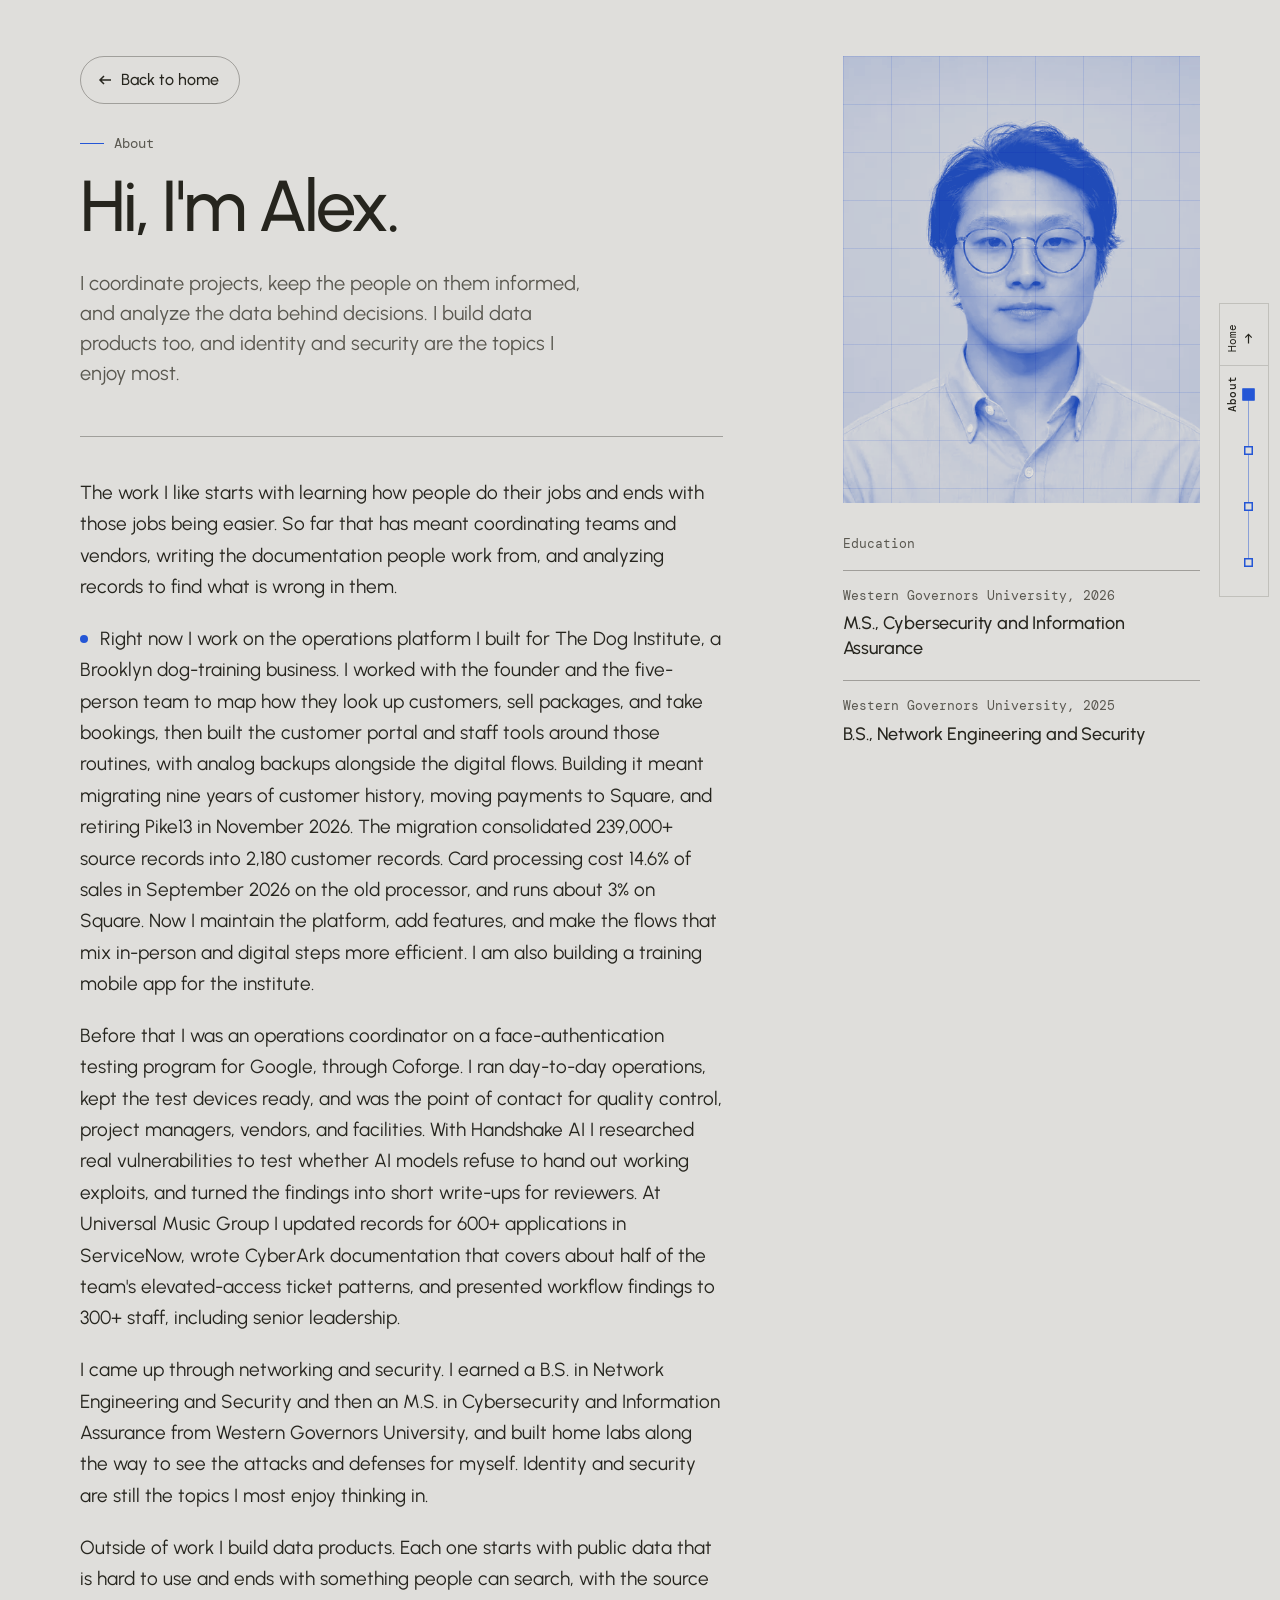
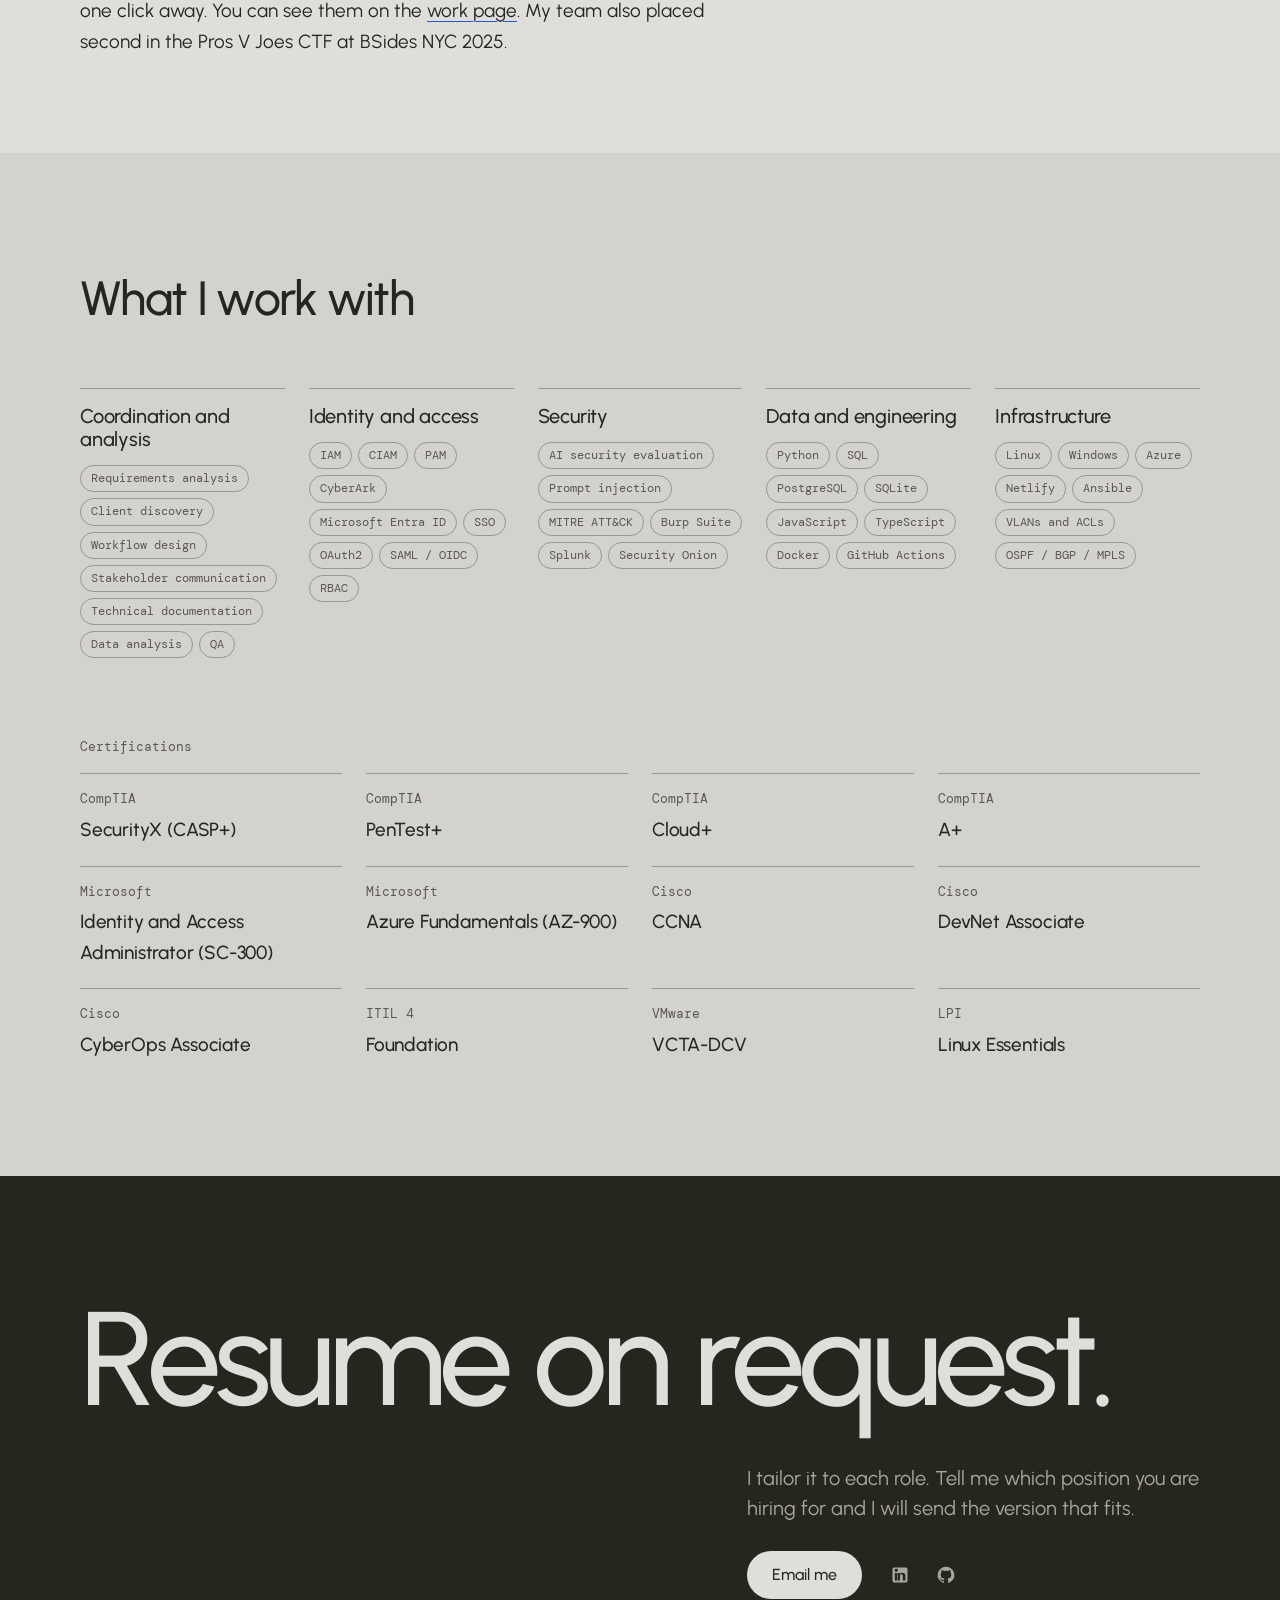
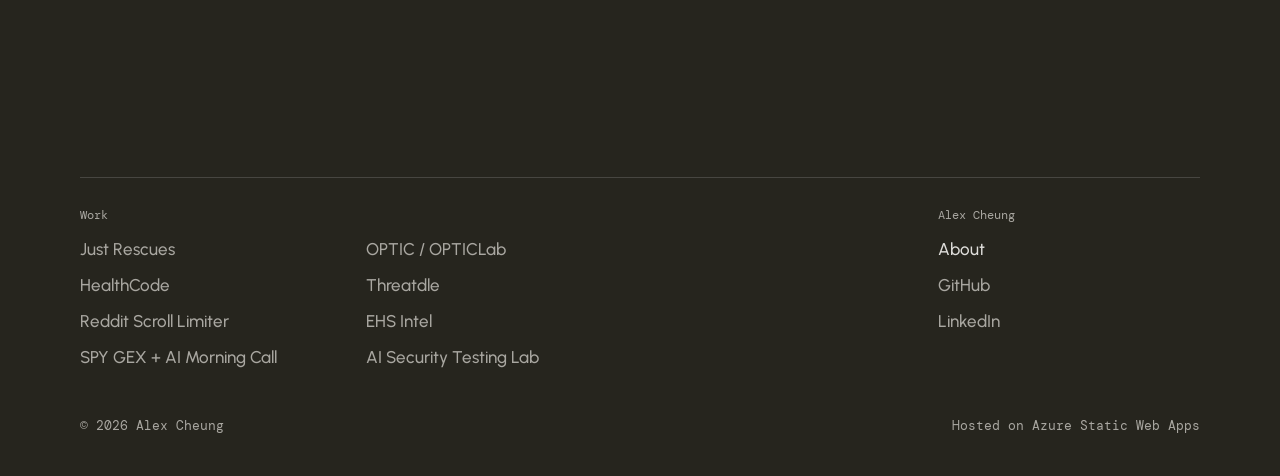
==== about.html @ 67fc8f86 "Replace the site with the source-trail design Rebuild all ten pages on one stylesheet. The homepage," ====
<!DOCTYPE html>
<html lang="en" data-type="software" data-radius="sharp" data-buttons="pill">
<head>
<meta charset="UTF-8">
<meta name="viewport" content="width=device-width, initial-scale=1.0, viewport-fit=cover">
<title>About Alex Cheung</title>
<meta name="description" content="About Alex Cheung: work at The Dog Institute, Google via Coforge, Handshake AI, and Universal Music Group, plus education and certifications.">
<meta name="author" content="Alex Cheung">
<meta name="theme-color" content="#dfdedb">
<link rel="canonical" href="https://www.alexcheung.info/about.html">
<meta property="og:type" content="profile">
<meta property="og:title" content="About Alex Cheung">
<meta property="og:description" content="Coordination and analyst work, data products, education, and certifications.">
<meta property="og:url" content="https://www.alexcheung.info/about.html">
<meta property="og:image" content="https://www.alexcheung.info/images/headshot-640.jpg">
<meta property="og:image:alt" content="Portrait of Alex Cheung">
<meta name="twitter:card" content="summary">
<link rel="icon" href="favicon.svg" type="image/svg+xml">
<link rel="preconnect" href="https://fonts.googleapis.com">
<link rel="preconnect" href="https://fonts.gstatic.com" crossorigin>
<link href="https://fonts.googleapis.com/css2?family=DM+Mono:wght@400;500&family=Urbanist:wght@400..600&display=swap" rel="stylesheet">
<link rel="stylesheet" href="styles.css?v=4">
<script type="speculationrules">{"prefetch":[{"where":{"href_matches":"/*.html"},"eagerness":"moderate"}]}</script>
<script src="app.js?v=2" defer></script>
</head>
<body>
<svg width="0" height="0" style="position:absolute" aria-hidden="true">
  <symbol id="i-linkedin" viewBox="0 0 24 24"><path d="M19 3a2 2 0 0 1 2 2v14a2 2 0 0 1-2 2H5a2 2 0 0 1-2-2V5a2 2 0 0 1 2-2h14m-.5 15.5v-5.3c0-2.6-1.6-3.8-3.7-3.8-1.4 0-2.4.8-2.8 1.6V9.7H8.5v8.8H12v-4.9c0-1.3.3-2.5 1.8-2.5s1.5 1.4 1.5 2.6v4.8h3.2M5.5 6.2a2 2 0 1 0 4 0 2 2 0 0 0-4 0m.3 12.3h3.4V9.7H5.8v8.8Z"/></symbol>
  <symbol id="i-github" viewBox="0 0 24 24"><path d="M12 2A10 10 0 0 0 8.84 21.5c.5.08.66-.23.66-.5v-1.69c-2.77.6-3.36-1.31-3.36-1.31-.46-1.16-1.11-1.47-1.11-1.47-.91-.62.07-.61.07-.61 1 .08 1.53 1.03 1.53 1.03.87 1.55 2.34 1.1 2.91.85.09-.65.35-1.1.63-1.35-2.22-.25-4.55-1.11-4.55-4.95 0-1.11.38-2 1.03-2.71-.1-.25-.38-1.29.1-2.64 0 0 .84-.27 2.75 1.02A9.7 9.7 0 0 1 12 6.84c.85 0 1.71.11 2.5.33 1.91-1.29 2.75-1.02 2.75-1.02.48 1.35.2 2.39.1 2.64.65.71 1.03 1.6 1.03 2.71 0 3.85-2.34 4.7-4.57 4.95.36.31.69.91.69 1.85V21c0 .27.16.59.67.5A10 10 0 0 0 12 2Z"/></symbol>
  <symbol id="i-arrow" viewBox="0 0 16 16"><path d="M2 8h11M9 4l4 4-4 4" fill="none" stroke="currentColor" stroke-width="1.5"/></symbol>
</svg>

<a class="skip-link" href="#main">Skip to content</a>

<nav class="rail" aria-label="Sections on this page">
  <ol class="rail__list" style="--n:5; --skip:1">
    <li><a class="rail__out" href="index.html"><svg class="rail__arrow" aria-hidden="true"><use href="#i-arrow"/></svg><span class="rail__label">Home</span></a></li>
    <li><a href="#story"><span class="rail__label">About</span></a></li>
    <li><a href="#skills"><span class="rail__label">Skills</span></a></li>
    <li><a href="#certs"><span class="rail__label">Certs</span></a></li>
    <li><a href="#contact"><span class="rail__label">Contact</span></a></li>
  </ol>
</nav>

<main id="main">

  <section class="hero about" id="story" aria-labelledby="about-h">
    <div class="wrap about__grid">
      <div class="about__head">
        <a class="btn btn--outline back" href="index.html"><svg aria-hidden="true"><use href="#i-arrow"/></svg>Back to home</a>
        <p class="hero__notice mono">About</p>
        <h1 id="about-h"><span class="line"><span>Hi, I'm Alex.</span></span></h1>
        <p class="hero__lead">I coordinate projects, keep the people on them informed, and analyze the data behind decisions. I build data products too, and identity and security are the topics I enjoy most.</p>
      </div>

      <div class="about__prose">
        <p>The work I like starts with learning how people do their jobs and ends with those jobs being easier. So far that has meant coordinating teams and vendors, writing the documentation people work from, and analyzing records to find what is wrong in them.</p>
        <p class="about__now"><span class="live-dot" aria-hidden="true"></span>Right now I work on the operations platform I built for The Dog Institute, a Brooklyn dog-training business. I worked with the founder and the five-person team to map how they look up customers, sell packages, and take bookings, then built the customer portal and staff tools around those routines, with analog backups alongside the digital flows. Building it meant migrating nine years of customer history, moving payments to Square, and retiring Pike13 in November 2026. The migration consolidated 239,000+ source records into 2,180 customer records. Card processing cost 14.6% of sales in September 2026 on the old processor, and runs about 3% on Square. Now I maintain the platform, add features, and make the flows that mix in-person and digital steps more efficient. I am also building a training mobile app for the institute.</p>
        <p>Before that I was an operations coordinator on a face-authentication testing program for Google, through Coforge. I ran day-to-day operations, kept the test devices ready, and was the point of contact for quality control, project managers, vendors, and facilities. With Handshake AI I researched real vulnerabilities to test whether AI models refuse to hand out working exploits, and turned the findings into short write-ups for reviewers. At Universal Music Group I updated records for 600+ applications in ServiceNow, wrote CyberArk documentation that covers about half of the team's elevated-access ticket patterns, and presented workflow findings to 300+ staff, including senior leadership.</p>
        <p>I came up through networking and security. I earned a B.S. in Network Engineering and Security and then an M.S. in Cybersecurity and Information Assurance from Western Governors University, and built home labs along the way to see the attacks and defenses for myself. Identity and security are still the topics I most enjoy thinking in.</p>
        <p>Outside of work I build data products. Each one starts with public data that is hard to use and ends with something people can search, with the source one click away. You can see them on the <a href="index.html#work">work page</a>. My team also placed second in the Pros V Joes CTF at BSides NYC 2025.</p>
      </div>

      <aside class="about__side" aria-label="Portrait and education">
        <div class="portrait">
          <img src="images/headshot-640.webp" alt="Portrait of Alex Cheung" width="640" height="640" fetchpriority="high">
        </div>
        <section class="ledger about__edu" aria-labelledby="edu-h">
          <h2 class="ledger__label mono" id="edu-h">Education</h2>
          <ul class="ledger__list">
            <li><span class="mono">Western Governors University, 2026</span> <strong>M.S., Cybersecurity and Information Assurance</strong></li>
            <li><span class="mono">Western Governors University, 2025</span> <strong>B.S., Network Engineering and Security</strong></li>
          </ul>
        </section>
      </aside>
    </div>
  </section>

  <section class="section section--surface about-kit" id="skills" aria-labelledby="kit-h">
    <div class="wrap">
      <div class="section-head">
        <h2 id="kit-h">What I work with</h2>
      </div>
      <div class="skills">
        <div>
          <h3>Coordination and analysis</h3>
          <ul class="tags">
            <li>Requirements analysis</li><li>Client discovery</li><li>Workflow design</li><li>Stakeholder communication</li><li>Technical documentation</li><li>Data analysis</li><li>QA</li>
          </ul>
        </div>
        <div>
          <h3>Identity and access</h3>
          <ul class="tags">
            <li>IAM</li><li>CIAM</li><li>PAM</li><li>CyberArk</li><li>Microsoft Entra ID</li><li>SSO</li><li>OAuth2</li><li>SAML / OIDC</li><li>RBAC</li>
          </ul>
        </div>
        <div>
          <h3>Security</h3>
          <ul class="tags">
            <li>AI security evaluation</li><li>Prompt injection</li><li>MITRE ATT&amp;CK</li><li>Burp Suite</li><li>Splunk</li><li>Security Onion</li>
          </ul>
        </div>
        <div>
          <h3>Data and engineering</h3>
          <ul class="tags">
            <li>Python</li><li>SQL</li><li>PostgreSQL</li><li>SQLite</li><li>JavaScript</li><li>TypeScript</li><li>Docker</li><li>GitHub Actions</li>
          </ul>
        </div>
        <div>
          <h3>Infrastructure</h3>
          <ul class="tags">
            <li>Linux</li><li>Windows</li><li>Azure</li><li>Netlify</li><li>Ansible</li><li>VLANs and ACLs</li><li>OSPF / BGP / MPLS</li>
          </ul>
        </div>
      </div>

      <section class="ledger about__certs" id="certs" aria-labelledby="certs-h">
        <h2 class="ledger__label mono" id="certs-h">Certifications</h2>
        <ul class="ledger__list">
          <li><span class="mono">CompTIA</span> <strong>SecurityX (CASP+)</strong></li>
          <li><span class="mono">CompTIA</span> <strong>PenTest+</strong></li>
          <li><span class="mono">CompTIA</span> <strong>Cloud+</strong></li>
          <li><span class="mono">CompTIA</span> <strong>A+</strong></li>
          <li><span class="mono">Microsoft</span> <strong>Identity and Access Administrator (SC-300)</strong></li>
          <li><span class="mono">Microsoft</span> <strong>Azure Fundamentals (AZ-900)</strong></li>
          <li><span class="mono">Cisco</span> <strong>CCNA</strong></li>
          <li><span class="mono">Cisco</span> <strong>DevNet Associate</strong></li>
          <li><span class="mono">Cisco</span> <strong>CyberOps Associate</strong></li>
          <li><span class="mono">ITIL 4</span> <strong>Foundation</strong></li>
          <li><span class="mono">VMware</span> <strong>VCTA-DCV</strong></li>
          <li><span class="mono">LPI</span> <strong>Linux Essentials</strong></li>
        </ul>
      </section>
    </div>
  </section>

</main>

<footer class="closing" id="contact" aria-labelledby="contact-h">
  <div class="wrap closing__grid">
    <div class="closing__main">
      <h2 id="contact-h">Resume on request.</h2>
      <div class="closing__side">
        <p>I tailor it to each role. Tell me which position you are hiring for and I will send the version that fits.</p>
        <div class="closing__actions">
          <a class="btn btn--light" href="mailto:alexchg0106@gmail.com?subject=Resume%20request">Email me</a>
          <ul class="socials socials--light" aria-label="Profiles">
            <li><a href="https://www.linkedin.com/in/alex-cheung-878632290" target="_blank" rel="noopener" aria-label="LinkedIn"><svg aria-hidden="true"><use href="#i-linkedin"/></svg></a></li>
            <li><a href="https://github.com/RubiksTwist" target="_blank" rel="noopener" aria-label="GitHub"><svg aria-hidden="true"><use href="#i-github"/></svg></a></li>
          </ul>
        </div>
      </div>
    </div>
    <div class="closing__foot">
      <div class="closing__cols">
        <nav class="closing__links" aria-labelledby="f-work">
          <p class="mono" id="f-work">Work</p>
          <a href="project-justrescues.html">Just Rescues</a>
          <a href="project-optic.html">OPTIC / OPTICLab</a>
          <a href="project-healthcode.html">HealthCode</a>
          <a href="project-threatdle.html">Threatdle</a>
          <a href="project-reddit-scroll-limiter.html">Reddit Scroll Limiter</a>
          <a href="project-ehs-intel.html">EHS Intel</a>
          <a href="project-market-intel.html">SPY GEX + AI Morning Call</a>
          <a href="project-ai-security-lab.html">AI Security Testing Lab</a>
        </nav>
        <nav class="closing__links" aria-labelledby="f-more">
          <p class="mono" id="f-more">Alex Cheung</p>
          <a href="about.html" aria-current="page">About</a>
          <a href="https://github.com/RubiksTwist" target="_blank" rel="noopener">GitHub</a>
          <a href="https://www.linkedin.com/in/alex-cheung-878632290" target="_blank" rel="noopener">LinkedIn</a>
        </nav>
      </div>
      <p class="closing__legal mono"><span>&copy; 2026 Alex Cheung</span><span>Hosted on Azure Static Web Apps</span></p>
    </div>
  </div>
</footer>
</body>
</html>
---- styles.css ----
:root {
  --bg: #dfdedb;
  --surface: #d3d2ce;
  --ink: #26251e;
  --muted: #5a5850;
  --half: #6f6d66;          /* the statement at rest: 3.4:1 on the surface, large text */
  --accent: #2456d6;
  --accent-ink: #ffffff;
  --accent-hover: #213fa0;  /* the fill 14% toward the ink */
  --line: rgba(38, 37, 30, .16);
  --line-strong: rgba(38, 37, 30, .34);
  --inv-bg: #26251e;
  --inv-surface: #302f28;
  --inv-ink: #dfdedb;
  --inv-muted: #a9a7a1;
  --inv-line: rgba(223, 222, 219, .18);

  --font: "Urbanist", system-ui, sans-serif;
  --mono: "DM Mono", ui-monospace, Consolas, monospace;
  --display-weight: 500;

  --ease: cubic-bezier(.2, .8, .2, 1);
  --ease-enter: cubic-bezier(.22, 1, .36, 1);

  --gut: 80px;
  --gap: 24px;
  --padt: 120px;
  --padb: 96px;
  /* one screen, capped at 960px so a very tall window still shows real proportions */
  --screen: calc(min(100svh, 960px) - var(--rail-h));
}

*, *::before, *::after { box-sizing: border-box; }
html { -webkit-text-size-adjust: 100%; }
body {
  margin: 0;
  background: var(--bg);
  color: var(--ink);
  font: 400 17px/1.6 var(--font);
  -webkit-font-smoothing: antialiased;
}
img { display: block; max-width: 100%; height: auto; }
a { color: inherit; }
h1, h2, h3, p, ul, ol, dl, dd { margin: 0; }
ul, ol { padding: 0; list-style: none; }
.mono { font-family: var(--mono); font-weight: 400; letter-spacing: 0; }
svg { fill: currentColor; }

:focus-visible { outline: 2px solid var(--accent); outline-offset: 2px; }
.closing :focus-visible { outline-color: var(--inv-ink); }

.wrap { width: min(100% - 2 * var(--gut), 1280px); margin-inline: auto; }

.skip-link {
  position: fixed; left: 16px; top: 12px; z-index: 100;
  padding: 12px 18px; background: var(--ink); color: var(--bg); border-radius: 999px;
  transform: translateY(-160%);
}
.skip-link:focus-visible { transform: none; }

/* ---------------------------------------------------------------- type */
h1, h2, h3 { font-weight: var(--display-weight); color: var(--ink); }
h1 { font-size: 72px; line-height: 1.02; letter-spacing: -.04em; }
h2 { font-size: 48px; line-height: 1.06; letter-spacing: -.035em; }
h3 { font-size: 28px; line-height: 1.15; letter-spacing: -.02em; }

/* ---------------------------------------------------------------- buttons and links */
.btn {
  display: inline-flex; align-items: center; justify-content: center; gap: 8px;
  min-height: 48px; padding: 0 24px; border-radius: 999px;
  font: 500 16px/1 var(--font); text-decoration: none; white-space: nowrap;
  border: 1px solid transparent;
  transition: background-color 150ms var(--ease), border-color 150ms var(--ease), color 150ms var(--ease), transform 150ms var(--ease);
}
.btn--solid { background: var(--accent); color: var(--accent-ink); }
.btn--outline { border-color: var(--line-strong); color: var(--ink); }
.btn--light { background: var(--inv-ink); color: var(--inv-bg); }
@media (hover: hover) and (pointer: fine) {
  .btn:hover { transform: translateY(-1px); }
  .btn--solid:hover { background: var(--accent-hover); }
  .btn--outline:hover { background: rgba(38, 37, 30, .06); border-color: var(--ink); }
  .btn--light:hover { background: #ffffff; }
}
.btn:active { transform: translateY(1px) scale(.985); transition-duration: 90ms; }

.link-arrow {
  display: inline-flex; align-items: center; gap: 8px; min-height: 48px;
  font-weight: 500; text-decoration: none; color: var(--ink);
  background: linear-gradient(currentColor, currentColor) no-repeat 0 calc(50% + 13px) / 0 1px;
  transition: background-size 150ms var(--ease);
}
.link-arrow svg { width: 16px; height: 16px; fill: none; transition: transform 150ms var(--ease); }
.link-arrow:hover, .link-arrow:focus-visible { background-size: calc(100% - 24px) 1px; }
.link-arrow:hover svg, .link-arrow:focus-visible svg { transform: translateX(3px); }

/* ---------------------------------------------------------------- the section rail: the source trail as navigation */
/* The line runs between the first and last in-page nodes;
   --n is the node count, --skip is 1 when the first node leaves the page (About: Home). */
:root { --rail-h: 0px; }
@property --rail-p { syntax: "<number>"; inherits: false; initial-value: 0; }
.rail { position: fixed; inset: auto 0 0; z-index: 40; view-transition-name: rail; }
.rail__list { position: relative; }
.rail__list::before, .rail__list::after { content: ""; position: absolute; pointer-events: none; }
.rail__list::before { background: var(--accent); opacity: .45; }
.rail__list::after { background: var(--accent); }
.rail a { position: relative; z-index: 1; display: flex; align-items: center; text-decoration: none; color: var(--muted); -webkit-tap-highlight-color: transparent; }
.rail a::before { content: ""; flex: none; width: 9px; height: 9px; background: var(--bg); box-shadow: inset 0 0 0 1.5px var(--accent); transition: transform 150ms var(--ease), background-color 150ms var(--ease); }
.rail a[aria-current]::before { background: var(--accent); transform: scale(1.35); }
.rail a[aria-current] { color: var(--ink); }
.rail a:focus-visible { outline-offset: -4px; }
.rail__label { font: 400 11px/1 var(--mono); letter-spacing: .02em; white-space: nowrap; }
.rail a[aria-current] .rail__label { font-weight: 500; }
.rail .rail__out { color: var(--ink); }
.rail .rail__out::before { display: none; }
.rail__arrow { flex: none; width: 13px; height: 13px; fill: none; transform: scaleX(-1); }
@keyframes rail-fill { from { --rail-p: 0; } to { --rail-p: 1; } }

@media (max-width: 1023px) {
  :root { --rail-h: 52px; }
  body { padding-bottom: calc(var(--rail-h) + env(safe-area-inset-bottom)); }
  .rail { background: var(--bg); border-top: 1px solid var(--line-strong); padding-bottom: env(safe-area-inset-bottom); touch-action: none; user-select: none; -webkit-user-select: none; }
  .rail__list { display: grid; grid-template-columns: repeat(var(--n), 1fr); max-width: 560px; margin-inline: auto; }
  .rail__list::before, .rail__list::after { left: calc((var(--skip, 0) + .5) * 100% / var(--n)); right: calc(50% / var(--n)); }
  .rail__list::before { top: 15px; height: 1px; }
  .rail__list::after { top: 14px; height: 3px; transform-origin: left; transform: scaleX(var(--rail-at, 0)); }
  .rail a { flex-direction: column; justify-content: flex-start; gap: 9px; height: var(--rail-h); padding-top: 11px; }
  .rail__arrow { margin: -2px 0; }
  .rail__out { box-shadow: inset -1px 0 0 var(--line); }
  .rail.is-scrubbing .rail__label { color: var(--muted); }
  .rail.is-scrubbing a[aria-current] .rail__label { color: var(--accent); }
}

@media (min-width: 1024px) {
  .rail { inset: 50% 12px auto auto; transform: translateY(-50%); width: 48px; padding: 6px 0; background: var(--bg); box-shadow: 0 0 0 1px var(--line); }
  .rail__list::before, .rail__list::after { top: calc((var(--skip, 0) + .5) * 100% / var(--n)); bottom: calc(50% / var(--n)); }
  .rail__list::before { left: 28px; width: 1px; }
  .rail__list::after { left: 27px; width: 3px; transform-origin: top; transform: scaleY(var(--rail-at, 0)); }
  .rail a { justify-content: flex-end; height: 56px; padding-right: 15px; }
  .rail__label { position: absolute; right: 30px; top: 50%; writing-mode: vertical-rl; transform: translateY(-50%) rotate(180deg); opacity: 0; transition: opacity 150ms var(--ease); }
  .rail a:is(:hover, :focus-visible, [aria-current], .rail__out) .rail__label { opacity: 1; }
  .rail a:hover { color: var(--ink); }
  .rail__arrow { margin-right: -2px; transform: rotate(-90deg); }
  .rail__out { box-shadow: inset 0 -1px 0 var(--line); }
}

/* the fill follows the page natively; without scroll timelines (or with reduced motion) it steps to the current node instead */
@supports (animation-timeline: scroll()) {
  @media (prefers-reduced-motion: no-preference) {
    .rail__list::after { animation: rail-fill linear both; animation-timeline: scroll(root); }
    @media (max-width: 1023px) { .rail__list::after { transform: scaleX(var(--rail-p)); } }
    @media (min-width: 1024px) { .rail__list::after { transform: scaleY(var(--rail-p)); } }
  }
}

/* ---------------------------------------------------------------- sections */
.section { min-height: calc(var(--h, 1) * var(--screen)); padding: var(--padt) 0 var(--padb); }
.section--surface { background: var(--surface); }
.section-head { display: grid; grid-template-columns: repeat(12, 1fr); gap: 16px var(--gap); margin-bottom: 64px; }
.section-head h2 { grid-column: 1 / span 6; }
.section-head p { grid-column: 8 / span 5; color: var(--muted); align-self: end; max-width: 46ch; }

/* ---------------------------------------------------------------- hero: split */
.hero { --padt: 56px; min-height: var(--screen); padding: var(--padt) 0 64px; }
.hero__grid { display: grid; grid-template-columns: repeat(12, 1fr); gap: var(--gap); height: calc(var(--screen) - var(--padt) - 64px); min-height: 600px; }
.hero__text { grid-column: 1 / span 5; display: flex; flex-direction: column; }
.hero__notice { font-size: 14px; color: var(--muted); margin-bottom: 16px; display: flex; align-items: center; gap: 10px; }
.hero__notice::before { content: ""; width: 24px; height: 1px; background: var(--accent); }
.hero__name { font-size: 28px; line-height: 1.1; font-weight: 600; letter-spacing: -.02em; color: var(--ink); gap: 14px; margin-bottom: 20px; }
.hero__name::before { width: 11px; height: 11px; }
.back { margin-bottom: 28px; padding: 0 20px 0 16px; }
.back svg { width: 16px; height: 16px; fill: none; transform: scaleX(-1); }
.hero h1 .line { display: block; overflow: hidden; padding-bottom: .1em; margin-bottom: -.1em; }
.hero h1 .line > span { display: inline-block; }
.hero__lead { font-size: 20px; line-height: 1.5; color: var(--muted); max-width: 42ch; margin-top: 24px; }
.hero__actions { display: flex; flex-wrap: wrap; gap: 12px; margin-top: 32px; }
.socials { display: flex; gap: 2px; margin-left: 4px; }
.record { margin-top: auto; display: grid; gap: 0; border-top: 1px solid var(--line-strong); }
.record div { display: grid; grid-template-columns: 9.5em 1fr; gap: 16px; padding: 12px 0; border-bottom: 1px solid var(--line); }
.record dt { font-size: 12px; color: var(--muted); padding-top: 3px; }
.record dd { font-size: 15px; line-height: 1.45; }
.socials a {
  display: grid; place-items: center; width: 44px; height: 44px; color: var(--muted);
  border-radius: 999px; transition: color 150ms var(--ease), background-color 150ms var(--ease);
}
.socials a:hover, .socials a:focus-visible { color: var(--ink); background: rgba(38, 37, 30, .07); }
.socials svg { width: 20px; height: 20px; }
.socials--light a { color: var(--inv-muted); }
.socials--light a:hover, .socials--light a:focus-visible { color: var(--inv-ink); background: rgba(223, 222, 219, .08); }

.hero__visual { grid-column: 7 / span 6; position: relative; min-height: 0; }
.portrait { position: relative; display: block; height: 100%; overflow: hidden; isolation: isolate; background: var(--bg); }
.portrait img {
  position: absolute; inset: 0; width: 100%; height: 100%;
  object-fit: cover; object-position: 50% 28%;
  filter: grayscale(1) contrast(1.25) brightness(1.04);
  transition: transform 600ms var(--ease), filter 600ms var(--ease);
}
.portrait::before, .portrait::after { content: ""; position: absolute; inset: 0; z-index: 1; pointer-events: none; transition: opacity 600ms var(--ease); }
.portrait::before { background: var(--accent); mix-blend-mode: screen; }
.portrait::after {
  background:
    linear-gradient(rgba(36, 86, 214, .14) 1px, transparent 1px) 0 0 / 48px 48px,
    linear-gradient(90deg, rgba(36, 86, 214, .14) 1px, transparent 1px) 0 0 / 48px 48px,
    var(--bg);
  mix-blend-mode: multiply;
}
@media (hover: hover) and (pointer: fine) {
  .portrait:hover img { transform: scale(1.03); filter: none; }
  .portrait:hover::before, .portrait:hover::after { opacity: 0; }
}
.portrait:focus-visible { outline-offset: 4px; }

.float-card {
  position: absolute; left: 24px; bottom: 24px; z-index: 2; width: 300px;
  background: var(--bg); border: 1px solid var(--line); padding: 18px 20px 20px;
  font-size: 15px; line-height: 1.5;
}
.float-card__label { display: flex; align-items: center; gap: 10px; font-size: 13px; color: var(--muted); margin-bottom: 8px; }
.live-dot { position: relative; width: 8px; height: 8px; border-radius: 50%; background: var(--accent); }
.live-dot::after { content: ""; position: absolute; inset: 0; border-radius: 50%; border: 1px solid var(--accent); opacity: 0; }
@media (prefers-reduced-motion: no-preference) {
  .live-dot::after { animation: ring 2.4s linear 1.2s 4; }
}
@keyframes ring { 0% { transform: scale(1); opacity: .9; } 100% { transform: scale(3); opacity: 0; } }

@media (prefers-reduced-motion: no-preference) {
  .hero__notice { animation: up 520ms var(--ease-enter) backwards; }
  .hero h1 .line > span { animation: rise 700ms var(--ease-enter) backwards; }
  .hero h1 .line:nth-child(2) > span { animation-delay: 80ms; }
  .hero h1 .line:nth-child(3) > span { animation-delay: 160ms; }
  .hero__lead { animation: up 520ms var(--ease-enter) 380ms backwards; }
  .hero__actions { animation: up 520ms var(--ease-enter) 440ms backwards; }
  .record { animation: up 520ms var(--ease-enter) 500ms backwards; }
  .hero .portrait img { animation: settle 1100ms var(--ease-enter) backwards; }
  .float-card { animation: up 520ms var(--ease-enter) 560ms backwards; }
}
@keyframes rise { from { transform: translateY(105%); } }
@keyframes up { from { opacity: 0; transform: translateY(12px); } }
@keyframes settle { from { transform: scale(1.05); } }

/* ---------------------------------------------------------------- statement: the dealt moment */
.statement__text {
  font-size: 68px; line-height: 1.08; letter-spacing: -.035em; max-width: 15.5em;
  view-timeline-name: --stmt;
}
.statement__text span { color: var(--ink); }
.statement__text .hl { color: var(--accent); }
@supports (animation-timeline: view()) {
  @media (prefers-reduced-motion: no-preference) {
    .statement__text span {
      color: var(--half);
      animation: ink linear both;
      animation-timeline: --stmt;
      animation-range: cover calc(22% + var(--i) * 1.3%) cover calc(27% + var(--i) * 1.3%);
    }
    .statement__text .hl { animation-name: ink-accent; }
  }
}
@keyframes ink { to { color: var(--ink); } }
@keyframes ink-accent { to { color: var(--accent); } }

.ledger { margin-top: 72px; }
.ledger__label { font-size: 13px; color: var(--muted); margin-bottom: 16px; }
.ledger__list { display: grid; grid-template-columns: repeat(4, 1fr); gap: 0 var(--gap); }
.ledger__list a {
  display: flex; flex-direction: column; gap: 6px; height: 100%;
  padding: 16px 0 20px; border-top: 1px solid var(--line-strong); text-decoration: none;
}
.ledger__list .mono { font-size: 13px; line-height: 1.45; color: var(--muted); }
.ledger__list strong {
  font-weight: 500; font-size: 19px; letter-spacing: -.01em; align-self: start;
  background: linear-gradient(currentColor, currentColor) no-repeat 0 100% / 0 1px;
  transition: background-size 150ms var(--ease);
}
.ledger__list a:hover strong, .ledger__list a:focus-visible strong { background-size: 100% 1px; }

/* ---------------------------------------------------------------- selected work: the source trail */
.trail { display: grid; grid-template-columns: repeat(12, 1fr); gap: 0 var(--gap); align-items: start; }
.trail + .trail { margin-top: 88px; }
.trail__track {
  grid-column: 1 / -1; display: grid; grid-template-columns: repeat(12, 1fr); gap: 0 var(--gap);
  position: relative; height: 28px; margin-bottom: 28px; overflow: hidden;
  font-size: 12px; color: var(--muted);
}
.trail__track::before { content: ""; position: absolute; left: 0; right: 0; top: 50%; height: 1px; background: var(--accent); opacity: .55; }
.trail__track::after {
  content: ""; position: absolute; left: 0; top: calc(50% - 1px); width: 100%; height: 3px;
  background: linear-gradient(90deg, transparent 0 44%, var(--accent) 50%, transparent 56%);
  transform: translateX(-60%); opacity: 0;
}
.trail__track li { position: relative; z-index: 1; display: flex; align-items: center; gap: 10px; white-space: nowrap; }
.trail__track li::before { content: ""; width: 9px; height: 9px; background: var(--accent); flex: none; }
.trail__track li:nth-child(1) { grid-column: 1 / span 3; }
.trail__track li:nth-child(2) { grid-column: 4 / span 4; }
.trail__track li:nth-child(3) { grid-column: 8 / span 5; }
/* the label sits on a chip of the ground so the line runs behind it */
.trail__track li { width: max-content; padding-right: 12px; background: var(--bg); }
@media (prefers-reduced-motion: no-preference) {
  .trail:hover .trail__track::after, .trail:focus-within .trail__track::after { animation: pulse 2.8s linear infinite; }
}
@keyframes pulse { 0% { transform: translateX(-60%); opacity: 1; } 90% { transform: translateX(55%); opacity: 1; } 100% { transform: translateX(60%); opacity: 0; } }

.trail__source { grid-column: 1 / span 3; padding-right: 16px; }
.trail__from { font-size: 24px; line-height: 1.2; letter-spacing: -.02em; font-weight: 500; }
.stat { margin-top: 28px; display: flex; flex-direction: column; gap: 2px; }
.stat__n { font-size: 44px; line-height: 1; letter-spacing: -.035em; font-weight: 500; color: var(--accent); }
.stat__l { font-family: var(--mono); font-size: 13px; color: var(--muted); }

.trail__body { grid-column: 4 / span 4; }
.trail__step { font-size: 13px; color: var(--muted); margin-bottom: 8px; }
.trail__body h3 a { text-decoration: none; background: linear-gradient(currentColor, currentColor) no-repeat 0 100% / 0 1px; transition: background-size 150ms var(--ease); }
.trail__body h3 a:hover, .trail__body h3 a:focus-visible { background-size: 100% 1px; }
.trail__body > p:not(.trail__step) { margin-top: 12px; color: var(--muted); }
.facts { display: flex; gap: 32px; margin-top: 20px; padding-top: 16px; border-top: 1px solid var(--line); }
.facts div { display: flex; flex-direction: column-reverse; }
.facts dd { font-size: 24px; font-weight: 500; letter-spacing: -.02em; line-height: 1.2; }
.facts dt { font-family: var(--mono); font-size: 12px; color: var(--muted); }
.tags { display: flex; flex-wrap: wrap; gap: 6px; margin-top: 16px; }
.tags li { font-family: var(--mono); font-size: 12px; padding: 3px 10px; border: 1px solid var(--line-strong); border-radius: 999px; color: var(--muted); }
.actions { display: flex; flex-wrap: wrap; align-items: center; gap: 8px 20px; margin-top: 24px; }

.trail__media { grid-column: 8 / span 5; display: block; overflow: hidden; background: var(--surface); outline-offset: 4px; box-shadow: 0 0 0 1px var(--line); }
.trail__media img { width: 100%; transition: transform 600ms var(--ease); }
@media (hover: hover) and (pointer: fine) {
  .trail:hover .trail__media img { transform: scale(1.025); }
}

/* ---------------------------------------------------------------- more projects: an index with a preview frame */
.more .section-head { margin-bottom: 40px; }
.more__grid { display: grid; grid-template-columns: repeat(12, 1fr); gap: var(--gap); align-items: start; }
.index { grid-column: 1 / span 7; border-bottom: 1px solid var(--line-strong); }
.index__row {
  position: relative; display: grid; grid-template-columns: 1fr auto; gap: 8px 24px; align-items: start;
  padding: 20px 0; border-top: 1px solid var(--line-strong);
}
.index__row h3 { font-size: 26px; }
.index__link { text-decoration: none; }
.index__link::after { content: ""; position: absolute; inset: 0; }
.index__main p { margin-top: 6px; color: var(--muted); font-size: 16px; line-height: 1.5; max-width: 54ch; }
.index__links { position: relative; z-index: 1; display: flex; gap: 16px; padding-top: 4px; }
.index__links a {
  font-family: var(--mono); font-size: 13px; color: var(--ink); text-decoration: none;
  display: inline-flex; align-items: center; min-height: 32px;
  background: linear-gradient(currentColor, currentColor) no-repeat 0 calc(50% + 10px) / 100% 1px;
}
.index__links a:hover, .index__links a:focus-visible { color: var(--accent); }
.index__thumb { display: none; }
.index__row h3 { transition: color 150ms var(--ease); }
.index__row:is(:hover, :focus-within) h3 { color: var(--accent); }
.index__row::before {
  content: ""; position: absolute; left: 0; top: -1px; height: 1px; width: 100%; background: var(--accent);
  transform: scaleX(0); transform-origin: left; transition: transform 240ms var(--ease);
}
.index__row:is(:hover, :focus-within)::before { transform: scaleX(1); }

.preview { grid-column: 8 / span 5; position: relative; aspect-ratio: 4 / 3.4; background: var(--bg); box-shadow: 0 0 0 1px var(--line); overflow: hidden; }
.preview img { position: absolute; inset: 0; width: 100%; height: 100%; object-fit: cover; object-position: top; opacity: 0; transition: opacity 240ms var(--ease); }
.preview img.contain { object-fit: contain; padding: 24px; }
.preview img[data-p="threatdle"] { opacity: 1; }
.more__grid:has(.index__row:is(:hover, :focus-within)) .preview img { opacity: 0; }
.more__grid:has(.index__row[data-p="threatdle"]:is(:hover, :focus-within)) .preview img[data-p="threatdle"],
.more__grid:has(.index__row[data-p="reddit"]:is(:hover, :focus-within)) .preview img[data-p="reddit"],
.more__grid:has(.index__row[data-p="ehs"]:is(:hover, :focus-within)) .preview img[data-p="ehs"],
.more__grid:has(.index__row[data-p="gex"]:is(:hover, :focus-within)) .preview img[data-p="gex"],
.more__grid:has(.index__row[data-p="ailab"]:is(:hover, :focus-within)) .preview img[data-p="ailab"] { opacity: 1; }

/* ---------------------------------------------------------------- the close and the footer */
.closing { background: var(--inv-bg); color: var(--inv-ink); min-height: var(--screen); padding: var(--padt) 0 40px; display: flex; }
.closing__grid { display: flex; flex-direction: column; justify-content: space-between; gap: 64px; }
.closing__main { display: grid; grid-template-columns: repeat(12, 1fr); gap: 40px var(--gap); }
.closing h2 { grid-column: 1 / -1; color: var(--inv-ink); font-size: clamp(56px, 10.4vw, 150px); line-height: .95; letter-spacing: -.045em; }
.closing__side { grid-column: 8 / span 5; }
.closing__side p { color: var(--inv-muted); font-size: 20px; line-height: 1.5; }
.closing__actions { display: flex; align-items: center; gap: 16px; margin-top: 28px; }
.closing__actions .socials { margin: 0; }
.closing__foot { border-top: 1px solid var(--inv-line); padding-top: 28px; display: grid; gap: 40px; }
.closing__cols { display: grid; grid-template-columns: repeat(12, 1fr); gap: 24px var(--gap); }
.closing__links { display: flex; flex-direction: column; align-items: flex-start; }
.closing__links:nth-child(1) { grid-column: 1 / span 6; display: grid; grid-template-columns: 1fr 1fr; gap: 0 var(--gap); align-content: start; }
.closing__links:nth-child(1) p { grid-column: 1 / -1; }
.closing__links:nth-child(2) { grid-column: 10 / span 3; }
.closing__links p { font-size: 12px; color: var(--inv-muted); margin-bottom: 6px; }
.closing__links a {
  display: inline-flex; align-items: center; min-height: 36px;
  text-decoration: none; color: var(--inv-muted); font-weight: 500;
  background: linear-gradient(currentColor, currentColor) no-repeat 0 calc(50% + 12px) / 0 1px;
  transition: color 150ms var(--ease), background-size 150ms var(--ease);
}
.closing__links a:hover, .closing__links a:focus-visible { color: var(--inv-ink); background-size: 100% 1px; }
.closing__legal { display: flex; flex-wrap: wrap; justify-content: space-between; gap: 4px 24px; font-size: 13px; color: var(--inv-muted); }

/* ---------------------------------------------------------------- page transitions into the case studies */
@media (prefers-reduced-motion: no-preference) {
  @view-transition { navigation: auto; }
}

/* ---------------------------------------------------------------- about page (about.html) */
.closing__links a[aria-current="page"] { color: var(--inv-ink); }

/* 1. the person: story left, portrait and degrees in a column that holds beside it */
.about { min-height: 0; padding-bottom: var(--padb); }
.about__grid { display: grid; grid-template-columns: repeat(12, 1fr); grid-template-rows: auto 1fr; gap: 0 var(--gap); align-items: start; }
.about__head { grid-column: 1 / span 7; grid-row: 1; }
.about__prose { grid-column: 1 / span 7; grid-row: 2; margin-top: 48px; padding-top: 40px; border-top: 1px solid var(--line-strong); }
.about__prose p { font-size: 19px; line-height: 1.65; max-width: 62ch; }
.about__prose p + p { margin-top: 1.1em; }
.about__prose a { text-decoration: underline; text-decoration-color: var(--accent); text-decoration-thickness: 1px; text-underline-offset: 4px; transition: color 150ms var(--ease); }
.about__prose a:hover { color: var(--accent); }
.about__now .live-dot { display: inline-block; margin-right: 12px; vertical-align: .1em; }
.about__side { grid-column: 9 / span 4; grid-row: 1 / span 2; position: sticky; top: 32px; }
.about__side .portrait { position: relative; height: auto; aspect-ratio: 4 / 5; }
.about__edu { margin-top: 32px; }

.about .ledger__list li, .about-kit .ledger__list li { display: flex; flex-direction: column; gap: 6px; padding: 16px 0 20px; border-top: 1px solid var(--line-strong); }
.about h2.ledger__label, .about-kit h2.ledger__label { line-height: 1.45; }
.about__edu .ledger__list { grid-template-columns: 1fr; }
.about__edu .ledger__list strong { font-size: 18px; line-height: 1.35; }

/* 2. what I work with: five ruled columns of tags, then the certification ledger */
.about-kit { min-height: 0; }
.skills { display: grid; grid-template-columns: repeat(5, 1fr); gap: 0 var(--gap); }
.skills > div { padding: 16px 0 8px; border-top: 1px solid var(--line-strong); }
.skills h3 { font-size: 20px; letter-spacing: -.01em; }
.skills .tags { margin-top: 14px; }
.about__certs { margin-top: 72px; }

@media (prefers-reduced-motion: no-preference) {
  .about__prose { animation: up 520ms var(--ease-enter) 440ms backwards; }
  .about__edu { animation: up 520ms var(--ease-enter) 560ms backwards; }
}

/* ---------------------------------------------------------------- 1024 to 1279 */
@media (max-width: 1279px) {
  h1 { font-size: 64px; }
  .statement__text { font-size: 60px; }
}

/* ---------------------------------------------------------------- tablet: 640 to 1023 */
@media (max-width: 1023px) {
  :root { --gut: 48px; --padt: 112px; }
  h1 { font-size: 56px; }
  h2 { font-size: 40px; }
  .section-head h2, .section-head p { grid-column: 1 / -1; }
  .hero__grid { display: flex; flex-direction: column; gap: 0; height: auto; min-height: calc(var(--screen) - var(--padt) - 48px); }
  .hero { padding-bottom: 48px; }
  .hero__text { display: contents; }
  .hero__visual { order: 1; flex: 1 1 auto; min-height: 320px; margin-top: 32px; }
  .portrait { position: absolute; inset: 0; height: auto; }
  .record { order: 2; margin-top: 32px; }
  .closing__links:nth-child(1) { grid-column: 1 / -1; }
  .closing__links:nth-child(2) { grid-column: span 6; }
  .statement__text { font-size: 48px; }
  .ledger__list { grid-template-columns: repeat(2, 1fr); }
  .trail__track { display: none; }
  .trail { display: flex; flex-direction: column; gap: 24px; padding-left: 28px; position: relative; }
  .trail::before { content: ""; position: absolute; left: 4px; top: 6px; bottom: 0; width: 1px; background: var(--accent); opacity: .55; }
  .trail > *::before { content: ""; position: absolute; left: 0; width: 9px; height: 9px; background: var(--accent); transform: translateY(6px); }
  .trail > * { position: static; }
  .trail__source, .trail__body, .trail__media { width: 100%; }
  .trail__media { order: 2; }
  .trail__body { order: 3; }
  .stat { margin-top: 12px; flex-direction: row; align-items: baseline; gap: 10px; }
  .stat__n { font-size: 32px; }
  .more__grid { display: block; }
  .preview { display: none; }
  .index__thumb { display: block; grid-column: 1 / -1; width: 100%; aspect-ratio: 16 / 10; object-fit: cover; object-position: top; background: var(--bg); margin-top: 8px; box-shadow: 0 0 0 1px var(--line); }
  .index__thumb--contain { object-fit: contain; padding: 16px; }
  .closing__side { grid-column: 1 / -1; }
  .about__grid { display: flex; flex-direction: column; }
  .about__head { order: 1; }
  .about__side { display: contents; }
  .about__side .portrait { order: 2; width: 100%; aspect-ratio: 16 / 10; margin-top: 32px; }
  .about__prose { order: 3; margin-top: 40px; }
  .about__edu { order: 4; width: 100%; margin-top: 48px; }
  .about__edu .ledger__list { grid-template-columns: repeat(2, 1fr); }
  .skills { grid-template-columns: repeat(2, 1fr); gap: 24px var(--gap); }
  .about__certs .ledger__list { grid-template-columns: repeat(2, 1fr); }
}

/* ---------------------------------------------------------------- phone */
@media (max-width: 639px) {
  :root { --gut: 24px; --padt: 96px; --padb: 72px; }
  body { font-size: 16px; }
  .hero { --padt: 32px; }
  .hero__name { font-size: 24px; gap: 12px; margin-bottom: 16px; }
  .hero__name::before { width: 10px; height: 10px; }
  .back { margin-bottom: 24px; }
  h1 { font-size: 40px; line-height: 1.04; }
  h2 { font-size: 32px; }
  h3 { font-size: 24px; }
  .hero__lead { font-size: 17px; margin-top: 16px; }
  .hero__actions { margin-top: 24px; }
  .hero__actions .btn { flex: 1 1 0; padding: 0 12px; }
  .hero__visual { min-height: 260px; margin-top: 24px; }
  .record { margin-top: 24px; }
  .record div { grid-template-columns: 1fr; gap: 2px; }
  .float-card { display: none; }
  .hero__actions .socials { margin-left: 0; flex-basis: 100%; }
  .closing__links:nth-child(1) { grid-template-columns: 1fr; }
  .closing__links:nth-child(2) { grid-column: 1 / -1; }
  .closing__links a { min-height: 44px; }
  .statement__text { font-size: 34px; line-height: 1.12; }
  .ledger { margin-top: 48px; }
  .ledger__list { grid-template-columns: 1fr; }
  .section-head { margin-bottom: 40px; }
  .trail + .trail { margin-top: 64px; }
  .trail__from { font-size: 22px; }
  .facts { gap: 24px; }
  .actions .btn { width: 100%; }
  .index__row { grid-template-columns: 1fr; }
  .index__row h3 { font-size: 22px; }
  .index__links { padding-top: 0; }
  .index__links a { min-height: 44px; }
  .closing h2 { font-size: 56px; }
  .closing__actions { flex-wrap: wrap; }
  .closing__foot { flex-direction: column; align-items: flex-start; }
  .about__side .portrait { aspect-ratio: 4 / 3; margin-top: 24px; }
  .about__prose { margin-top: 32px; padding-top: 32px; }
  .about__prose p { font-size: 17px; }
  .about__edu { margin-top: 40px; }
  .about__edu .ledger__list, .skills { grid-template-columns: 1fr; }
  .about__certs { margin-top: 48px; }
  .about__certs .ledger__list { grid-template-columns: 1fr; }
  .about__certs .ledger__list li { display: grid; grid-template-columns: 7.5em 1fr; gap: 12px; align-items: baseline; padding: 12px 0; }
  .about__certs .ledger__list strong { font-size: 17px; align-self: baseline; }
}

/* keyboard focus on an index row: the whole row gets the ring, since its link stretches over the row */
.index__link:focus-visible { outline: none; }
.index__row:has(.index__link:focus-visible) { outline: 2px solid var(--accent); outline-offset: 4px; }

/* anchor jumps from the rail: the certifications ledger sits mid-section, so give its heading room above it */
.about__certs { scroll-margin-top: 32px; }

/* ================================================================ case studies (project-*.html) */

.case-hero { padding: 56px 0 56px; }
.case-hero__grid { display: grid; grid-template-columns: repeat(12, 1fr); gap: 0 var(--gap); align-items: end; }
.case-hero .back { grid-column: 1 / -1; justify-self: start; }
.case-hero .eyebrow { grid-column: 1 / -1; display: flex; align-items: center; gap: 10px; margin-bottom: 16px; font: 400 14px/1.6 var(--mono); color: var(--muted); }
.case-hero .eyebrow::before { content: ""; width: 24px; height: 1px; background: var(--accent); }
.case-hero h1 { grid-column: 1 / span 7; padding-right: 24px; }
.case-hero__lead { grid-column: 8 / span 5; font-size: 19px; line-height: 1.5; color: var(--muted); padding-bottom: 6px; }
.case-actions { grid-column: 8 / span 5; display: flex; flex-wrap: wrap; gap: 12px; margin-top: 28px; }

.case-lead { padding-bottom: 104px; }
.case-lead h2, .evidence-panel h2 { display: flex; align-items: center; gap: 10px; margin-bottom: 16px; font: 400 13px/1.45 var(--mono); letter-spacing: 0; color: var(--muted); }
.case-lead h2::before { content: ""; width: 9px; height: 9px; background: var(--accent); flex: none; }
.screenshot-grid { display: grid; grid-template-columns: repeat(2, minmax(0, 1fr)); gap: 40px var(--gap); align-items: start; }
.case-lead .wrap > figure { display: grid; grid-template-columns: repeat(12, 1fr); gap: 0 var(--gap); align-items: end; }
.case-lead .wrap > figure img { grid-column: 1 / span 9; }
.case-lead .wrap > figure figcaption { grid-column: 10 / span 3; margin: 0; }

.case figure { margin: 0; }
.case figure img { width: 100%; max-height: 640px; object-fit: contain; background: var(--surface); box-shadow: 0 0 0 1px var(--line); }
.case .diagram-frame img { background: none; mix-blend-mode: multiply; }
.case figcaption { margin-top: 12px; max-width: 62ch; font: 400 13px/1.5 var(--mono); color: var(--muted); }

.case-layout { display: grid; grid-template-columns: repeat(12, 1fr); gap: 0 var(--gap); align-items: start; padding-bottom: 120px; }
.case-main { grid-column: 1 / span 8; position: relative; padding-left: 40px; }
.case-main::before { content: ""; position: absolute; left: 4px; top: 14px; bottom: 0; width: 1px; background: var(--accent); opacity: .55; }
.case-main section { scroll-margin-top: 32px; }
.case-main section + section { margin-top: 80px; }
.case-main h2 { position: relative; font-size: 34px; line-height: 1.12; letter-spacing: -.03em; margin-bottom: 20px; }
.case-main h2::before { content: ""; position: absolute; left: -40px; top: .36em; width: 9px; height: 9px; background: var(--accent); }
.case-main p { font-size: 19px; line-height: 1.65; max-width: 62ch; }
.case-main p + p { margin-top: 1.1em; }
.case-main code { font: 400 .84em/1 var(--mono); padding: 2px 6px; background: rgba(38, 37, 30, .07); }
.case-main a { text-decoration: underline; text-decoration-color: var(--accent); text-underline-offset: 4px; }

.decision-grid { display: grid; grid-template-columns: repeat(2, minmax(0, 1fr)); gap: 0 var(--gap); margin-top: 28px; }
.decision-card { padding: 16px 0 28px; border-top: 1px solid var(--line-strong); }
.decision-card h3 { font-size: 21px; line-height: 1.25; letter-spacing: -.01em; }
.decision-card p { margin-top: 8px; font-size: 16px; line-height: 1.55; color: var(--muted); }

.case-sidebar { grid-column: 10 / span 3; position: sticky; top: 32px; display: grid; gap: 40px; }
.evidence-panel { padding-top: 16px; border-top: 1px solid var(--line-strong); }
.case-tag-list { display: flex; flex-wrap: wrap; gap: 6px; }
.case-tag-list li { font-family: var(--mono); font-size: 12px; line-height: 1.5; padding: 3px 10px; border: 1px solid var(--line-strong); border-radius: 999px; color: var(--muted); }
.evidence-panel ul:not(.case-tag-list) li { padding: 10px 0; border-top: 1px solid var(--line); font-size: 15px; line-height: 1.45; }
.evidence-panel ul:not(.case-tag-list) li:first-child { border-top: 0; padding-top: 0; }

.next-up { background: var(--surface); padding: 96px 0; }
.next-up a { position: relative; display: grid; gap: 14px; padding-top: 20px; border-top: 1px solid var(--line-strong); text-decoration: none; }
.next-up a::before { content: ""; position: absolute; left: 0; top: -1px; width: 100%; height: 1px; background: var(--accent); transform: scaleX(0); transform-origin: left; transition: transform 240ms var(--ease); }
.next-up__label { display: flex; align-items: center; gap: 10px; font-size: 13px; color: var(--muted); }
.next-up__label::before { content: ""; width: 24px; height: 1px; background: var(--accent); }
.next-up__title { display: flex; align-items: center; gap: 20px; transition: color 150ms var(--ease); }
.next-up strong { font-weight: var(--display-weight); font-size: 56px; line-height: 1.04; letter-spacing: -.04em; }
.next-up svg { flex: none; width: 36px; height: 36px; fill: none; transition: transform 150ms var(--ease); }
.next-up a:is(:hover, :focus-visible) .next-up__title { color: var(--accent); }
.next-up a:is(:hover, :focus-visible)::before { transform: scaleX(1); }
.next-up a:is(:hover, :focus-visible) svg { transform: translateX(6px); }
.next-up a:focus-visible { outline-offset: 8px; }

@media (prefers-reduced-motion: no-preference) {
  .case-hero__grid > * { animation: up 520ms var(--ease-enter) backwards; }
  .case-hero h1 { animation-delay: 60ms; }
  .case-hero__lead, .case-actions { animation-delay: 160ms; }
  .case-lead { animation: up 620ms var(--ease-enter) 240ms backwards; }
}

/* the long rail: up to ten in-page nodes. Desktop nodes shrink to fit short windows. On phones the nodes carry no labels;
   the current section's name is written once, under the line from its first node, so it never runs off the screen. */
@media (min-width: 1024px) {
  .rail--long a { height: clamp(36px, calc((100svh - 96px) / var(--n)), 56px); }
  /* labels here are long: while one node is pointed at, only its label shows */
  .rail--long .rail__list:has(a:not(.rail__out):is(:hover, :focus-visible)) a:not(.rail__out):not(:hover, :focus-visible) .rail__label { opacity: 0; }
}
@media (max-width: 1023px) {
  .rail--long a:not(.rail__out) { position: static; }
  .rail--long a::before { position: relative; z-index: 1; }
  .rail--long a:not(.rail__out) .rail__label {
    position: absolute; top: 29px; left: calc((var(--skip, 0) + .5) * 100% / var(--n) - 4.5px);
    max-width: calc(100% - (var(--skip, 0) + .5) * 100% / var(--n) - 8px); overflow: hidden; text-overflow: ellipsis;
    opacity: 0; pointer-events: none;
  }
  .rail--long a[aria-current]:not(.rail__out) .rail__label { opacity: 1; }
}

@media (max-width: 1279px) {
  .case-hero h1 { font-size: 60px; }
}

@media (max-width: 1023px) {
  .case-hero__grid { display: flex; flex-direction: column; align-items: flex-start; }
  .case-hero h1 { padding-right: 0; font-size: 52px; }
  .case-hero__lead { margin-top: 20px; max-width: 46ch; }
  .case-lead { padding-bottom: 72px; }
  .case-lead .wrap > figure { display: block; }
  .case-lead .wrap > figure figcaption { margin-top: 12px; }
  .case-layout { display: flex; flex-direction: column; align-items: stretch; padding-bottom: 96px; }
  .case-sidebar { order: -1; position: static; margin-bottom: 64px; }
  .case-main { padding-left: 32px; }
  .case-main h2 { font-size: 30px; }
  .case-main h2::before { left: -32px; }
  .next-up strong { font-size: 44px; }
}

@media (max-width: 639px) {
  .case-hero { padding: 32px 0 40px; }
  .case-hero .eyebrow { font-size: 13px; }
  .case-hero h1 { font-size: 40px; line-height: 1.04; }
  .case-hero__lead { font-size: 17px; margin-top: 16px; }
  .case-actions { margin-top: 24px; width: 100%; }
  .case-actions .btn { flex: 1 1 0; padding: 0 12px; }
  .screenshot-grid, .decision-grid { grid-template-columns: 1fr; }
  .screenshot-grid { gap: 32px; }
  .case-lead { padding-bottom: 56px; }
  .case figure img { max-height: 520px; }
  .case-sidebar { margin-bottom: 48px; }
  .case-main { padding-left: 24px; }
  .case-main section + section { margin-top: 56px; }
  .case-main h2 { font-size: 26px; margin-bottom: 14px; }
  .case-main h2::before { left: -24px; top: .32em; }
  .case-main p { font-size: 17px; }
  .decision-grid { margin-top: 20px; }
  .decision-card { padding-bottom: 20px; }
  .next-up { padding: 64px 0; }
  .next-up strong { font-size: 32px; }
  .next-up svg { width: 28px; height: 28px; }
}
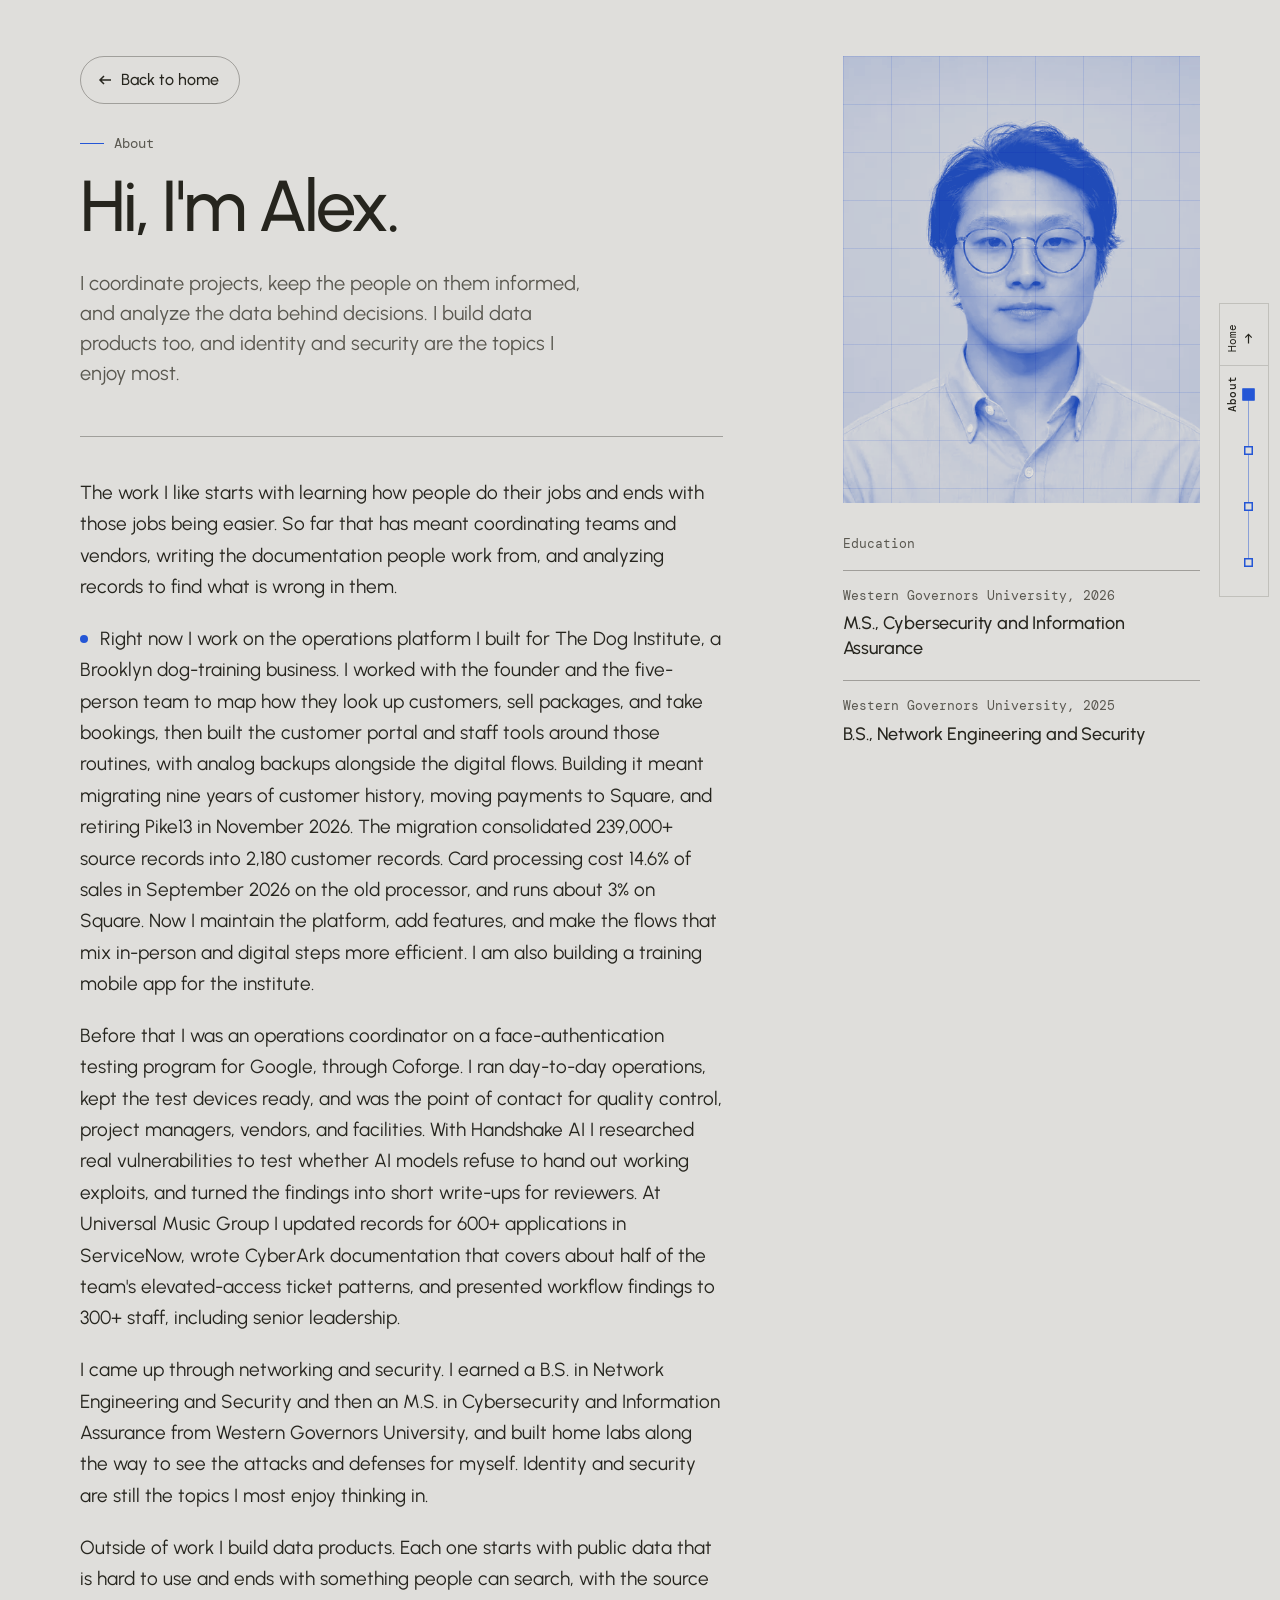
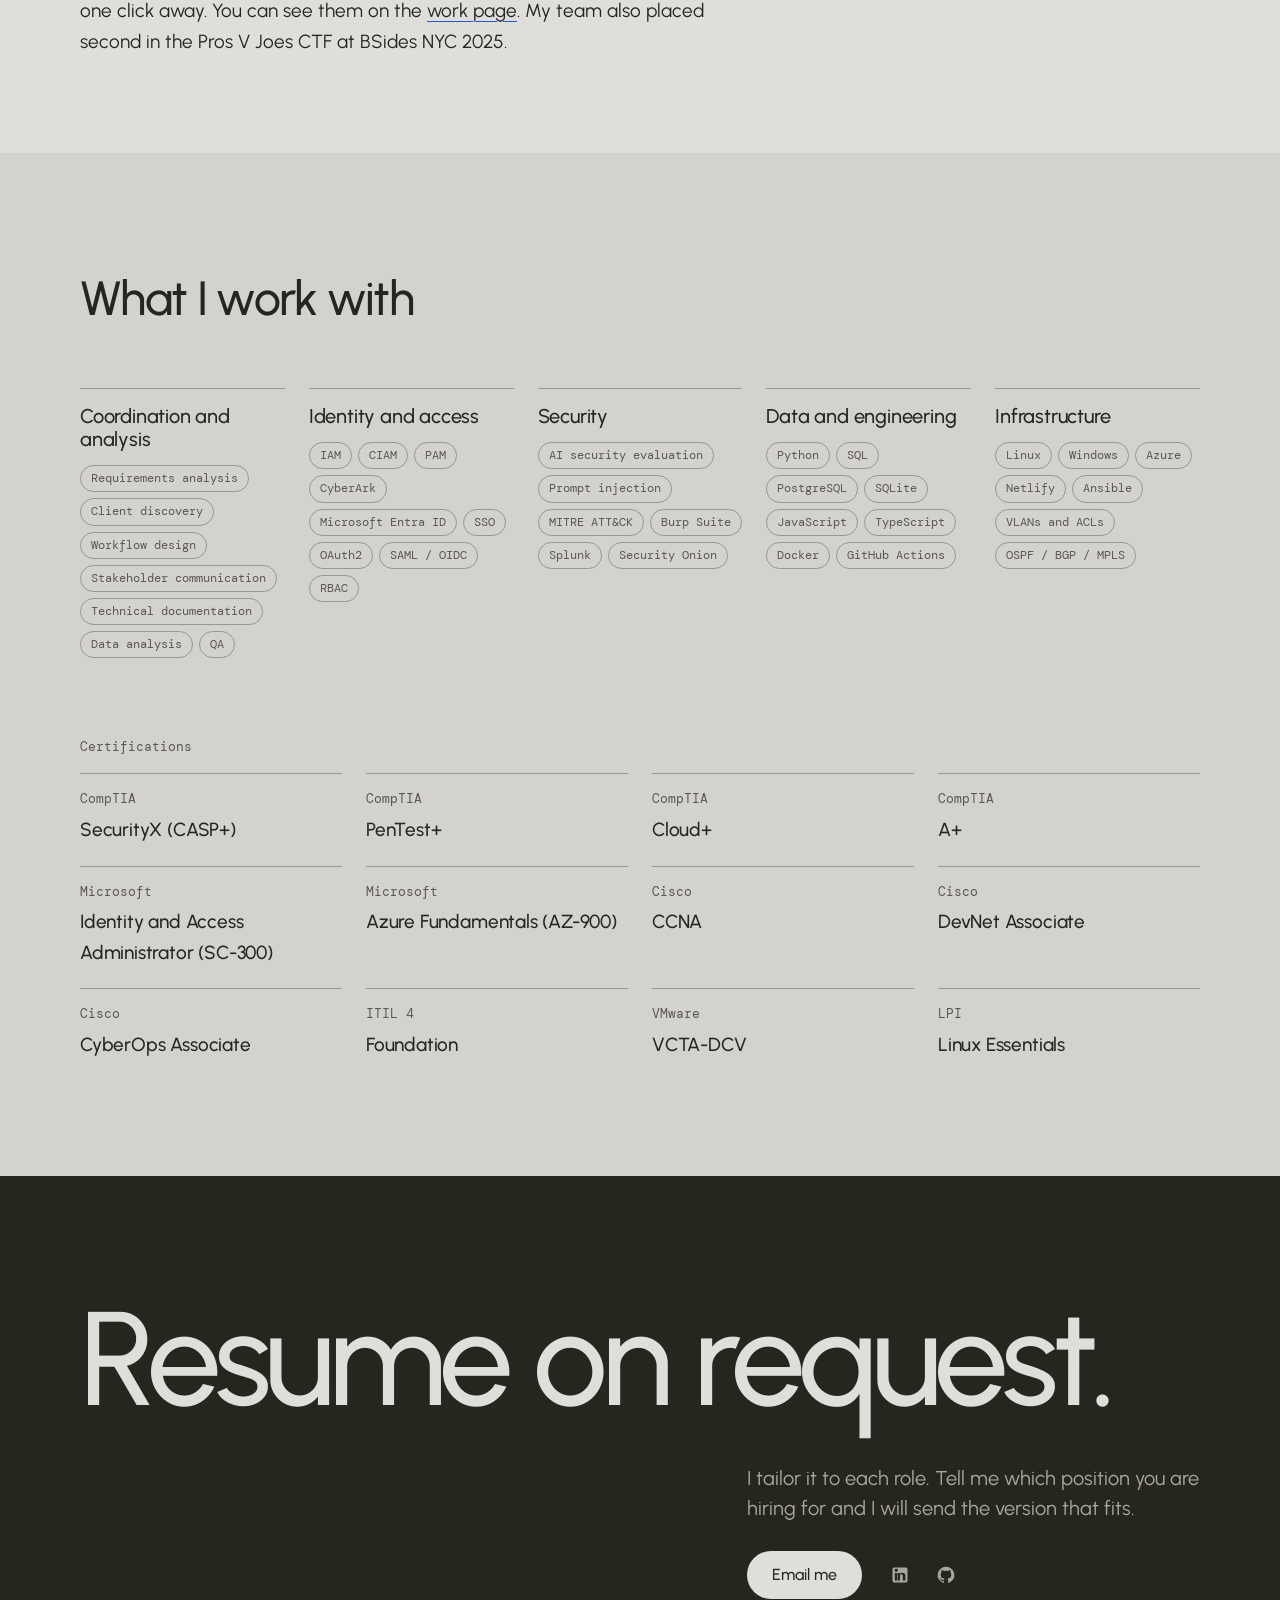
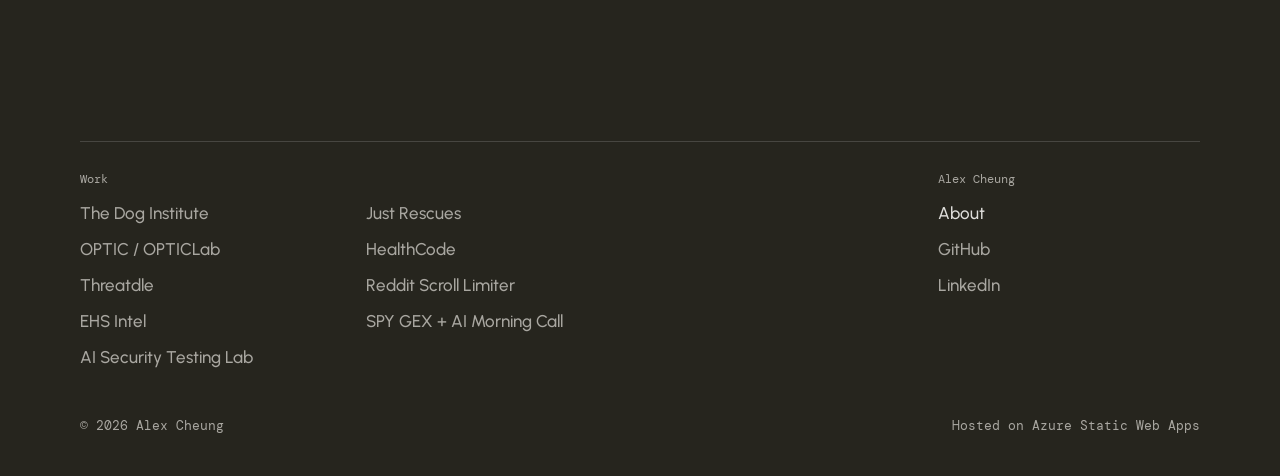
==== commit e3051e09: "Update case studies from the 2026 record and add real screenshots Bring every project case study up " ====
--- a/about.html
+++ b/about.html
@@ -15,11 +15,11 @@
 <meta property="og:image" content="https://www.alexcheung.info/images/headshot-640.jpg">
 <meta property="og:image:alt" content="Portrait of Alex Cheung">
 <meta name="twitter:card" content="summary">
-<link rel="icon" href="favicon.svg" type="image/svg+xml">
+<link rel="icon" href="favicon.svg?v=2" type="image/svg+xml">
 <link rel="preconnect" href="https://fonts.googleapis.com">
 <link rel="preconnect" href="https://fonts.gstatic.com" crossorigin>
 <link href="https://fonts.googleapis.com/css2?family=DM+Mono:wght@400;500&family=Urbanist:wght@400..600&display=swap" rel="stylesheet">
-<link rel="stylesheet" href="styles.css?v=4">
+<link rel="stylesheet" href="styles.css?v=5">
 <script type="speculationrules">{"prefetch":[{"where":{"href_matches":"/*.html"},"eagerness":"moderate"}]}</script>
 <script src="app.js?v=2" defer></script>
 </head>
@@ -155,6 +155,7 @@
       <div class="closing__cols">
         <nav class="closing__links" aria-labelledby="f-work">
           <p class="mono" id="f-work">Work</p>
+          <a href="project-dog-institute.html">The Dog Institute</a>
           <a href="project-justrescues.html">Just Rescues</a>
           <a href="project-optic.html">OPTIC / OPTICLab</a>
           <a href="project-healthcode.html">HealthCode</a>
--- a/styles.css
+++ b/styles.css
@@ -565,6 +565,7 @@
 .case-main h2::before { content: ""; position: absolute; left: -40px; top: .36em; width: 9px; height: 9px; background: var(--accent); }
 .case-main p { font-size: 19px; line-height: 1.65; max-width: 62ch; }
 .case-main p + p { margin-top: 1.1em; }
+.case-main p + figure { margin-top: 28px; }
 .case-main code { font: 400 .84em/1 var(--mono); padding: 2px 6px; background: rgba(38, 37, 30, .07); }
 .case-main a { text-decoration: underline; text-decoration-color: var(--accent); text-underline-offset: 4px; }
 
